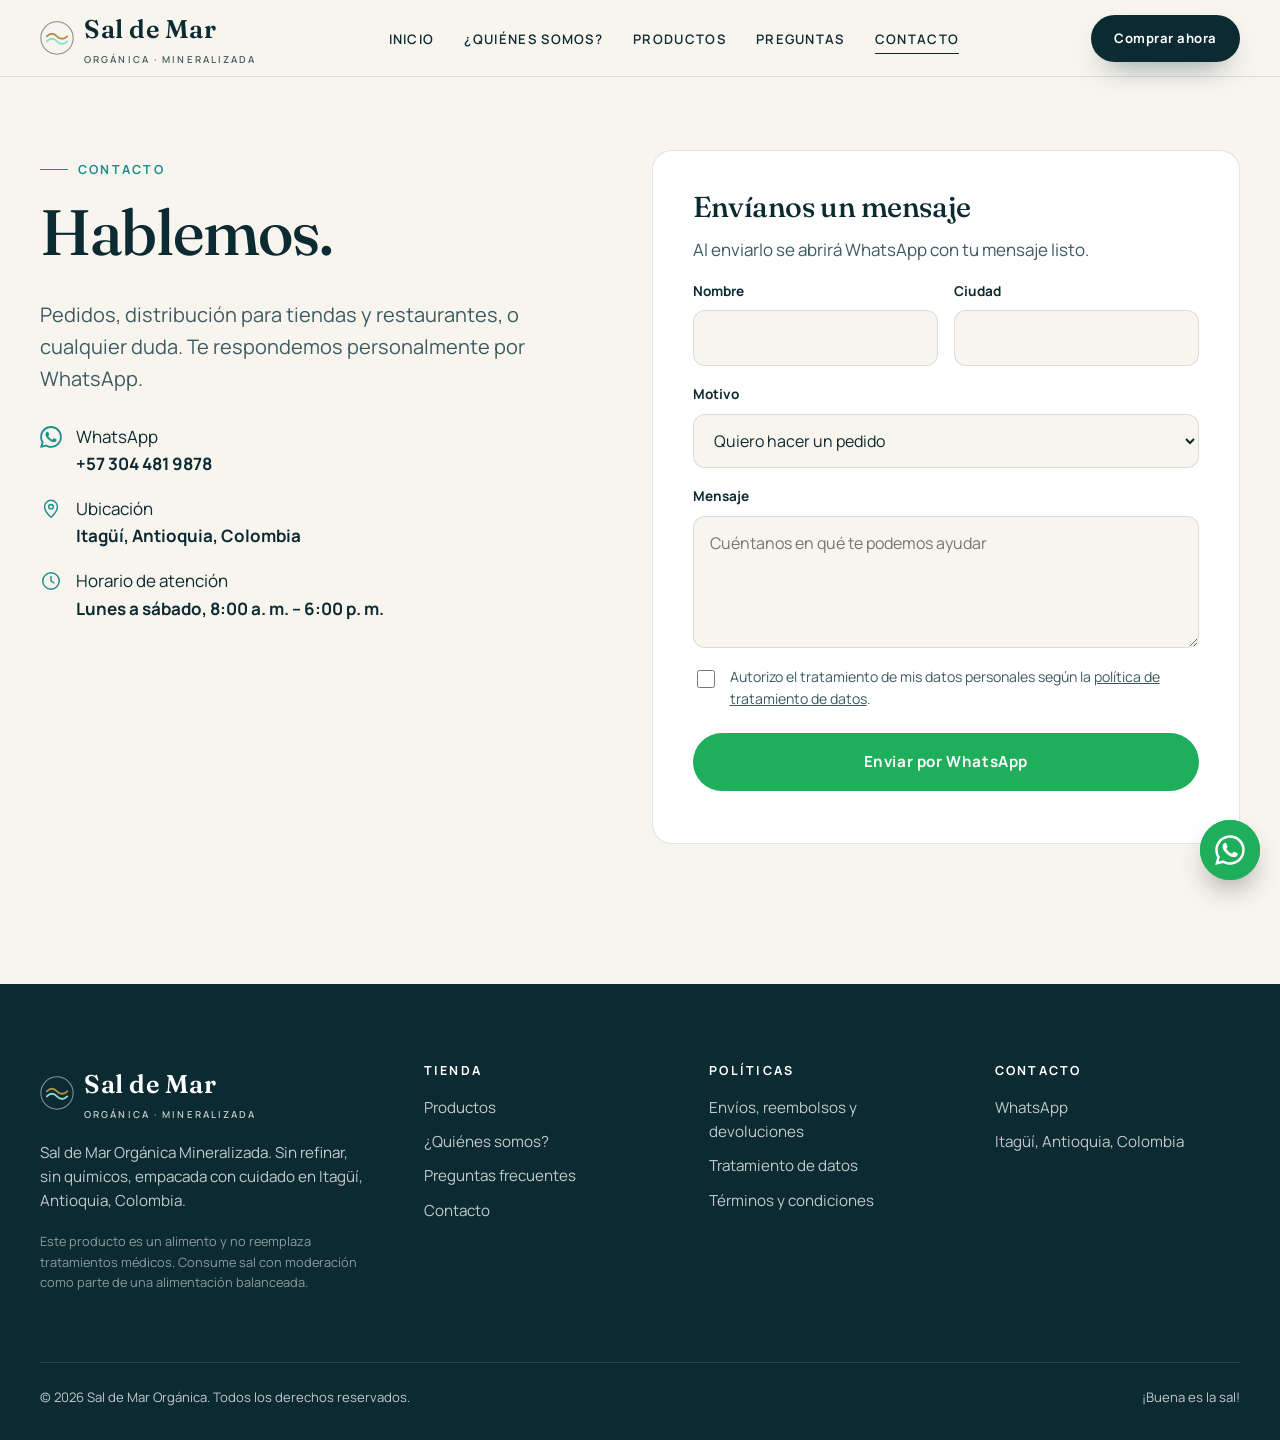
==== contacto.html @ 80caa5ef "Sitio inicial de Sal de Mar Orgánica Mineralizada Landing page responsive con banner animado por scr" ====
<!doctype html>
<html lang="es-CO" class="no-js">
<head>
  <meta charset="utf-8">
  <meta name="viewport" content="width=device-width, initial-scale=1">
  <title>Contacto · Sal de Mar Orgánica Mineralizada</title>
  <meta name="description" content="Escríbenos para pedidos, distribución o dudas. Estamos en Itagüí, Antioquia.">
  <meta name="theme-color" content="#0c2a31">
  <link rel="icon" href="assets/favicon.svg" type="image/svg+xml">
  <link rel="preconnect" href="https://fonts.googleapis.com">
  <link rel="preconnect" href="https://fonts.gstatic.com" crossorigin>
  <link href="https://fonts.googleapis.com/css2?family=Fraunces:ital,opsz,wght@0,9..144,400;0,9..144,500;0,9..144,600;1,9..144,400&family=Manrope:wght@400;500;600;700&display=swap" rel="stylesheet">
  <link rel="stylesheet" href="css/styles.css">
</head>
<body data-page="contacto" data-header="light">
  <header id="site-header"></header>
  <main>
    <section class="section" style="padding-top:150px">
      <div class="container contact-grid">
        <div>
          <span class="eyebrow">Contacto</span>
          <h1 style="font-size:clamp(2.4rem,5vw,4rem)">Hablemos.</h1>
          <p class="lead">Pedidos, distribución para tiendas y restaurantes, o cualquier duda. Te respondemos personalmente por WhatsApp.</p>
          <ul class="contact-info">
            <li><svg viewBox="0 0 24 24" fill="currentColor"><path d="M17.5 14.4c-.3-.1-1.8-.9-2-1-.3-.1-.5-.1-.7.1-.2.3-.8 1-.9 1.2-.2.2-.3.2-.6.1-.3-.1-1.3-.5-2.4-1.5-.9-.8-1.5-1.8-1.7-2.1-.2-.3 0-.5.1-.6l.4-.5c.2-.2.2-.3.3-.5.1-.2 0-.4 0-.5l-.9-2.2c-.2-.6-.5-.5-.7-.5h-.6c-.2 0-.5.1-.8.4-.3.3-1 1-1 2.5s1.1 2.9 1.2 3.1c.1.2 2.1 3.2 5.1 4.5.7.3 1.3.5 1.7.6.7.2 1.4.2 1.9.1.6-.1 1.8-.7 2-1.4.2-.7.2-1.3.2-1.4-.1-.2-.3-.3-.6-.4zM12 21.8c-1.8 0-3.5-.5-5-1.4l-.4-.2-3.7 1 1-3.6-.2-.4c-1-1.6-1.5-3.3-1.5-5.2 0-5.4 4.4-9.8 9.8-9.8 2.6 0 5.1 1 6.9 2.9 1.8 1.8 2.9 4.3 2.9 6.9 0 5.4-4.4 9.8-9.8 9.8zm8.4-18.2C18.1 1.3 15.2.1 12 .1 5.5.1.2 5.4.2 11.9c0 2.1.5 4.1 1.6 5.9L.1 24l6.3-1.7c1.7.9 3.7 1.4 5.6 1.4 6.5 0 11.8-5.3 11.8-11.8 0-3.2-1.2-6.1-3.4-8.3z"/></svg><div>WhatsApp<br><a data-wa href="#" id="wa-text">WhatsApp</a></div></li>
            <li data-requires="email"><svg viewBox="0 0 24 24" fill="none" stroke="currentColor" stroke-width="1.6" stroke-linecap="round" stroke-linejoin="round"><rect x="3" y="5" width="18" height="14" rx="2"/><path d="M3 7l9 6 9-6"/></svg><div>Correo<br><a href="#" id="mail-link" data-site="email">correo</a></div></li>
            <li><svg viewBox="0 0 24 24" fill="none" stroke="currentColor" stroke-width="1.6" stroke-linecap="round" stroke-linejoin="round"><path d="M12 21s-7-6.2-7-11.5A7 7 0 0 1 19 9.5C19 14.8 12 21 12 21z"/><circle cx="12" cy="9.5" r="2.5"/></svg><div>Ubicación<br><b data-site="empresa.ciudad">Itagüí, Antioquia</b></div></li>
            <li><svg viewBox="0 0 24 24" fill="none" stroke="currentColor" stroke-width="1.6" stroke-linecap="round" stroke-linejoin="round"><circle cx="12" cy="12" r="9"/><path d="M12 7v5l3 2"/></svg><div>Horario de atención<br><b>Lunes a sábado, 8:00 a. m. – 6:00 p. m.</b></div></li>
          </ul>
        </div>

        <form class="contact-card" id="contact-form" novalidate>
          <h2 style="font-size:1.8rem">Envíanos un mensaje</h2>
          <p style="color:var(--ink-soft)">Al enviarlo se abrirá WhatsApp con tu mensaje listo.</p>
          <div class="field-row">
            <div class="field"><label for="f-name">Nombre</label><input id="f-name" name="nombre" autocomplete="name" required></div>
            <div class="field"><label for="f-city">Ciudad</label><input id="f-city" name="ciudad" autocomplete="address-level2" required></div>
          </div>
          <div class="field">
            <label for="f-type">Motivo</label>
            <select id="f-type" name="motivo">
              <option>Quiero hacer un pedido</option>
              <option>Distribución / venta al por mayor</option>
              <option>Pregunta sobre el producto</option>
              <option>Estado de mi pedido</option>
              <option>Otro</option>
            </select>
          </div>
          <div class="field"><label for="f-msg">Mensaje</label><textarea id="f-msg" name="mensaje" rows="4" placeholder="Cuéntanos en qué te podemos ayudar"></textarea></div>
          <label class="consent"><input type="checkbox" id="f-consent" required><span>Autorizo el tratamiento de mis datos personales según la <a href="tratamiento-de-datos.html">política de tratamiento de datos</a>.</span></label>
          <button class="btn btn-wa btn-block" type="submit">Enviar por WhatsApp</button>
          <p id="f-error" role="alert" style="color:#b3261e;font-size:.9rem;margin:12px 0 0"></p>
        </form>
      </div>
    </section>
  </main>
  <footer id="site-footer"></footer>
  <script src="js/config.js"></script>
  <script src="js/data.js"></script>
  <script src="js/main.js"></script>
  <script>
    const mail = document.getElementById("mail-link"); if (mail) mail.href = "mailto:" + SITE.email;
    document.getElementById("wa-text").textContent = "+" + SITE.whatsapp.replace(/^57(\d{3})(\d{3})(\d{4})$/, "57 $1 $2 $3");
    document.getElementById("contact-form").addEventListener("submit", (e) => {
      e.preventDefault();
      const f = e.target;
      const err = document.getElementById("f-error");
      if (!f.nombre.value.trim() || !f.ciudad.value.trim()) { err.textContent = "Escribe tu nombre y tu ciudad."; return; }
      if (!f.querySelector("#f-consent").checked) { err.textContent = "Debes autorizar el tratamiento de datos para continuar."; return; }
      err.textContent = "";
      const msg = `Hola, soy ${f.nombre.value.trim()} de ${f.ciudad.value.trim()}.\nMotivo: ${f.motivo.value}\n${f.mensaje.value.trim()}`;
      window.open(SITE.linkWhatsApp(msg), "_blank", "noopener");
    });
  </script>
</body>
</html>
---- css/styles.css ----
/* ==========================================================================
   NACY · Sal de Mar Orgánica Mineralizada
   ========================================================================== */

:root {
  --ink: #0c2a31;
  --ink-soft: #3c5a60;
  --sea: #13606a;
  --teal: #1f8f8a;
  --aqua: #8fdcd5;
  --aqua-50: #ecf8f6;
  --gold: #b48d48;
  --gold-soft: #e9dcc0;
  --sand: #f8f5ef;
  --white: #ffffff;
  --line: rgba(12, 42, 49, 0.12);

  --font-display: "Fraunces", Georgia, serif;
  --font-body: "Manrope", system-ui, sans-serif;

  --radius: 20px;
  --radius-sm: 12px;
  --shadow: 0 20px 50px -24px rgba(12, 42, 49, 0.35);
  --container: 1200px;
  --gutter: clamp(16px, 4vw, 40px);
  --ease: cubic-bezier(0.22, 1, 0.36, 1);
}

*,
*::before,
*::after { box-sizing: border-box; }

html { scroll-behavior: smooth; -webkit-text-size-adjust: 100%; }

body {
  margin: 0;
  font-family: var(--font-body);
  font-size: 17px;
  line-height: 1.6;
  color: var(--ink);
  background: var(--sand);
  -webkit-font-smoothing: antialiased;
  overflow-x: hidden;
}

img, video { display: block; max-width: 100%; }
a { color: inherit; }
button { font: inherit; cursor: pointer; }

h1, h2, h3, h4 {
  font-family: var(--font-display);
  font-weight: 500;
  line-height: 1.08;
  letter-spacing: -0.02em;
  margin: 0 0 0.5em;
}
h1 { font-size: clamp(2.6rem, 7vw, 5.6rem); }
h2 { font-size: clamp(2rem, 4.5vw, 3.4rem); }
h3 { font-size: clamp(1.25rem, 2vw, 1.5rem); }
p { margin: 0 0 1em; }

.container { width: min(var(--container), 100% - var(--gutter) * 2); margin-inline: auto; }
.section { padding-block: clamp(72px, 11vw, 140px); }
.eyebrow {
  display: inline-flex;
  align-items: center;
  gap: 10px;
  font-size: 0.78rem;
  font-weight: 700;
  letter-spacing: 0.18em;
  text-transform: uppercase;
  color: var(--teal);
  margin-bottom: 18px;
}
.eyebrow::before { content: ""; width: 28px; height: 1px; background: currentColor; }
.lead { font-size: clamp(1.05rem, 1.6vw, 1.25rem); color: var(--ink-soft); max-width: 60ch; }
.italic { font-style: italic; color: var(--teal); }
.center { text-align: center; }
.center .lead { margin-inline: auto; }
.center .eyebrow::after { content: ""; width: 28px; height: 1px; background: currentColor; }

.sr-only {
  position: absolute; width: 1px; height: 1px; padding: 0; margin: -1px;
  overflow: hidden; clip: rect(0, 0, 0, 0); border: 0;
}

/* Botones ---------------------------------------------------------------- */
.btn {
  display: inline-flex;
  align-items: center;
  justify-content: center;
  gap: 10px;
  padding: 16px 30px;
  border-radius: 999px;
  border: 1px solid transparent;
  font-weight: 700;
  font-size: 0.95rem;
  letter-spacing: 0.04em;
  text-decoration: none;
  transition: transform 0.4s var(--ease), background 0.3s, color 0.3s, box-shadow 0.3s;
}
.btn:hover { transform: translateY(-2px); }
.btn:active { transform: translateY(0) scale(0.98); }
.btn-primary { background: var(--ink); color: var(--white); box-shadow: 0 14px 30px -14px rgba(12, 42, 49, 0.6); }
.btn-primary:hover { background: var(--sea); }
.btn-gold { background: var(--gold); color: var(--white); }
.btn-gold:hover { background: #9c7838; }
.btn-ghost { border-color: currentColor; color: inherit; background: transparent; }
.btn-ghost:hover { background: rgba(255, 255, 255, 0.12); }
.btn-wa { background: #1fae5b; color: #fff; }
.btn-wa:hover { background: #178f4a; }
.btn svg { width: 20px; height: 20px; flex: none; }
.btn-block { width: 100%; }

/* Header ----------------------------------------------------------------- */
.site-header {
  position: fixed;
  inset: 0 0 auto;
  z-index: 50;
  transition: background 0.4s, box-shadow 0.4s, color 0.4s;
  color: var(--white);
}
.site-header.is-solid,
.site-header.is-light {
  background: rgba(248, 245, 239, 0.92);
  backdrop-filter: blur(14px);
  -webkit-backdrop-filter: blur(14px);
  color: var(--ink);
  box-shadow: 0 1px 0 var(--line);
}
.nav {
  display: flex;
  align-items: center;
  justify-content: space-between;
  height: 76px;
  gap: 24px;
}
.logo {
  display: flex;
  align-items: center;
  gap: 10px;
  text-decoration: none;
  font-family: var(--font-display);
  font-size: 1.6rem;
  font-weight: 600;
  letter-spacing: 0.02em;
}
.logo-mark { width: 34px; height: 34px; }
.logo small {
  display: block;
  font-family: var(--font-body);
  font-size: 0.6rem;
  letter-spacing: 0.22em;
  text-transform: uppercase;
  font-weight: 600;
  opacity: 0.75;
  margin-top: 2px;
}
.nav-links { display: flex; gap: 30px; list-style: none; margin: 0; padding: 0; }
.nav-links a {
  text-decoration: none;
  font-size: 0.82rem;
  font-weight: 600;
  letter-spacing: 0.1em;
  text-transform: uppercase;
  position: relative;
  padding-block: 6px;
}
.nav-links a::after {
  content: "";
  position: absolute;
  left: 0; right: 0; bottom: 0;
  height: 1px;
  background: currentColor;
  transform: scaleX(0);
  transform-origin: left;
  transition: transform 0.4s var(--ease);
}
.nav-links a:hover::after,
.nav-links a[aria-current="page"]::after { transform: scaleX(1); }
.nav-cta { padding: 12px 22px; font-size: 0.82rem; }
.site-header:not(.is-solid):not(.is-light) .nav-cta { background: var(--white); color: var(--ink); }
.menu-toggle {
  display: none;
  background: none;
  border: 0;
  color: inherit;
  padding: 8px;
  margin-right: -8px;
}
.menu-toggle span { display: block; width: 24px; height: 2px; background: currentColor; margin: 5px 0; transition: transform 0.3s; }

.nav-links a, .nav-cta { white-space: nowrap; }

@media (max-width: 1080px) {
  .menu-toggle { display: block; }
  .nav-cta { display: none; }
  .nav-links {
    position: fixed;
    inset: 76px 0 auto;
    flex-direction: column;
    gap: 0;
    background: var(--sand);
    color: var(--ink);
    padding: 12px var(--gutter) 28px;
    box-shadow: 0 20px 40px -20px rgba(0, 0, 0, 0.3);
    transform: translateY(-12px);
    opacity: 0;
    pointer-events: none;
    transition: opacity 0.3s, transform 0.3s var(--ease);
  }
  .nav-links a { display: block; padding: 14px 0; border-bottom: 1px solid var(--line); }
  .nav-links a::after { display: none; }
  .menu-open .nav-links { opacity: 1; transform: none; pointer-events: auto; }
  .menu-open .menu-toggle span:nth-child(1) { transform: translateY(7px) rotate(45deg); }
  .menu-open .menu-toggle span:nth-child(2) { opacity: 0; }
  .menu-open .menu-toggle span:nth-child(3) { transform: translateY(-7px) rotate(-45deg); }
  .site-header.menu-open { background: var(--sand); color: var(--ink); }
}

/* Hero con animación por scroll ----------------------------------------- */
.hero { position: relative; height: 260vh; background: var(--ink); }
.hero-sticky {
  position: sticky;
  top: 0;
  height: 100vh;
  height: 100svh;
  overflow: hidden;
  color: var(--white);
}
.hero-media,
.hero-canvas {
  position: absolute;
  inset: 0;
  width: 100%;
  height: 100%;
}
.hero-media img { width: 100%; height: 100%; object-fit: cover; object-position: 65% center; }
.hero-canvas { display: none; }
.hero.has-frames .hero-canvas { display: block; }
.hero.has-frames .hero-media { display: none; }
.hero-shade {
  position: absolute;
  inset: 0;
  background:
    linear-gradient(90deg, rgba(8, 30, 36, 0.82) 0%, rgba(8, 30, 36, 0.45) 45%, rgba(8, 30, 36, 0) 75%),
    linear-gradient(0deg, rgba(8, 30, 36, 0.55) 0%, rgba(8, 30, 36, 0) 40%);
}
.hero-particles { position: absolute; inset: 0; pointer-events: none; }
.hero-content {
  position: relative;
  z-index: 2;
  height: 100%;
  display: flex;
  flex-direction: column;
  justify-content: center;
  padding-top: 76px;
}
.hero-content .eyebrow { color: var(--aqua); }
.hero h1 { max-width: 11ch; margin-bottom: 0.35em; }
.hero h1 .line { display: block; overflow: hidden; }
.hero h1 .line > span { display: inline-block; }
.hero-sub { font-size: clamp(1.05rem, 1.7vw, 1.3rem); max-width: 40ch; opacity: 0.9; }
.hero-actions { display: flex; gap: 14px; flex-wrap: wrap; margin-top: 18px; }
.hero-stage-2 {
  position: absolute;
  z-index: 2;
  left: 0; right: 0;
  bottom: clamp(32px, 8vh, 80px);
}
.hero-stats {
  display: flex;
  gap: clamp(24px, 5vw, 64px);
  flex-wrap: wrap;
}
.hero-stats div { border-left: 1px solid rgba(255, 255, 255, 0.35); padding-left: 16px; }
.hero-stats strong { display: block; font-family: var(--font-display); font-size: clamp(1.8rem, 3.4vw, 2.6rem); font-weight: 500; line-height: 1; }
.hero-stats span { font-size: 0.82rem; letter-spacing: 0.08em; text-transform: uppercase; opacity: 0.8; }
.scroll-cue {
  position: absolute;
  z-index: 2;
  right: var(--gutter);
  bottom: 32px;
  font-size: 0.72rem;
  letter-spacing: 0.2em;
  text-transform: uppercase;
  writing-mode: vertical-rl;
  display: flex;
  align-items: center;
  gap: 12px;
  opacity: 0.8;
}
.scroll-cue::after {
  content: "";
  width: 1px;
  height: 60px;
  background: linear-gradient(var(--white), transparent);
  animation: cue 2s var(--ease) infinite;
}
@keyframes cue { 0% { transform: scaleY(0); transform-origin: top; } 50% { transform: scaleY(1); transform-origin: top; } 51% { transform-origin: bottom; } 100% { transform: scaleY(0); transform-origin: bottom; } }

@media (max-width: 700px) {
  .hero-media img { height: 112%; object-position: center top; transform-origin: 50% 45%; }
  .hero-shade {
    background: linear-gradient(180deg, rgba(8, 30, 36, 0.7) 0%, rgba(8, 30, 36, 0.35) 45%, rgba(8, 30, 36, 0) 58%, rgba(8, 30, 36, 0.7) 100%);
  }
  .hero-content { justify-content: flex-start; padding-top: 100px; }
  .hero h1 { font-size: clamp(2.3rem, 11vw, 3rem); }
  .hero-content .eyebrow { margin-bottom: 12px; font-size: 0.7rem; }
  .hero-sub { font-size: 1rem; }
  .hero-actions .btn { padding: 14px 22px; }
  .scroll-cue { display: none; }
  .hero-stats { gap: 18px; }
  .hero-stats div { padding-left: 12px; }
}

/* Cinta de confianza ----------------------------------------------------- */
.marquee {
  background: var(--ink);
  color: var(--gold-soft);
  overflow: hidden;
  border-top: 1px solid rgba(255, 255, 255, 0.08);
}
.marquee-track {
  display: flex;
  gap: 48px;
  width: max-content;
  padding-block: 18px;
  animation: marquee 38s linear infinite;
}
.marquee-track span {
  display: flex;
  align-items: center;
  gap: 48px;
  font-size: 0.82rem;
  font-weight: 600;
  letter-spacing: 0.18em;
  text-transform: uppercase;
  white-space: nowrap;
}
.marquee-track span::after { content: "✦"; color: var(--aqua); }
@keyframes marquee { to { transform: translateX(-50%); } }

/* Pilares ---------------------------------------------------------------- */
.pillars { display: grid; grid-template-columns: repeat(3, 1fr); gap: 24px; margin-top: 56px; }
.pillar {
  background: var(--white);
  border-radius: var(--radius);
  padding: 36px 30px;
  border: 1px solid var(--line);
  transition: transform 0.5s var(--ease), box-shadow 0.5s var(--ease);
}
.pillar:hover { transform: translateY(-6px); box-shadow: var(--shadow); }
.pillar-icon {
  width: 56px;
  height: 56px;
  border-radius: 16px;
  background: var(--aqua-50);
  color: var(--teal);
  display: grid;
  place-items: center;
  margin-bottom: 24px;
}
.pillar-icon svg { width: 28px; height: 28px; }
.pillar p { color: var(--ink-soft); margin: 0; }
@media (max-width: 860px) { .pillars { grid-template-columns: 1fr; } }

/* Diferenciadores (scroll horizontal) ------------------------------------ */
.features { background: var(--white); }
.features-head { display: flex; align-items: end; justify-content: space-between; gap: 24px; flex-wrap: wrap; }
.slider-nav { display: flex; gap: 10px; }
.slider-nav button {
  width: 52px;
  height: 52px;
  border-radius: 50%;
  border: 1px solid var(--line);
  background: transparent;
  color: var(--ink);
  display: grid;
  place-items: center;
  transition: background 0.3s, color 0.3s;
}
.slider-nav button:hover { background: var(--ink); color: var(--white); }
.slider-nav svg { width: 20px; height: 20px; }
.feature-track {
  display: grid;
  grid-auto-flow: column;
  grid-auto-columns: minmax(280px, 360px);
  gap: 24px;
  overflow-x: auto;
  scroll-snap-type: x mandatory;
  scrollbar-width: none;
  margin-top: 48px;
  padding-bottom: 8px;
  padding-inline: max(var(--gutter), (100vw - var(--container)) / 2);
  scroll-padding-inline: max(var(--gutter), (100vw - var(--container)) / 2);
}
.feature-track::-webkit-scrollbar { display: none; }
.feature-card {
  scroll-snap-align: start;
  border-radius: var(--radius);
  overflow: hidden;
  background: var(--sand);
  display: flex;
  flex-direction: column;
}
.feature-card figure { margin: 0; aspect-ratio: 4 / 5; overflow: hidden; }
.feature-card img { width: 100%; height: 100%; object-fit: cover; transition: transform 1.2s var(--ease); }
.feature-card:hover img { transform: scale(1.05); }
.feature-card .body { padding: 26px 26px 30px; }
.feature-card .num { font-family: var(--font-display); color: var(--gold); font-size: 0.95rem; }
.feature-card p { color: var(--ink-soft); margin: 0; font-size: 0.98rem; }

/* Historia --------------------------------------------------------------- */
.story { display: grid; grid-template-columns: 1.05fr 1fr; gap: clamp(32px, 6vw, 88px); align-items: center; }
.story-media { position: relative; border-radius: var(--radius); overflow: hidden; aspect-ratio: 4 / 5; }
.story-media img { width: 100%; height: 120%; object-fit: cover; }
.story-badge {
  position: absolute;
  left: 20px;
  bottom: 20px;
  background: rgba(248, 245, 239, 0.95);
  border-radius: 14px;
  padding: 14px 18px;
  font-size: 0.85rem;
  font-weight: 600;
  display: flex;
  align-items: center;
  gap: 10px;
}
.story-badge svg { width: 22px; height: 22px; color: var(--teal); }
.check-list { list-style: none; padding: 0; margin: 28px 0 36px; display: grid; gap: 14px; }
.check-list li { display: flex; gap: 14px; align-items: flex-start; }
.check-list li::before {
  content: "";
  flex: none;
  width: 22px;
  height: 22px;
  margin-top: 3px;
  border-radius: 50%;
  background: var(--aqua-50) url("data:image/svg+xml,%3Csvg xmlns='http://www.w3.org/2000/svg' viewBox='0 0 24 24' fill='none' stroke='%231f8f8a' stroke-width='3' stroke-linecap='round' stroke-linejoin='round'%3E%3Cpath d='M5 12l5 5L20 7'/%3E%3C/svg%3E") center / 12px no-repeat;
}
@media (max-width: 860px) {
  .story { grid-template-columns: 1fr; }
  .story-media { aspect-ratio: 4 / 3; }
}

/* Minerales -------------------------------------------------------------- */
.minerals {
  position: relative;
  color: var(--white);
  background: var(--ink);
  overflow: hidden;
}
.minerals-bg { position: absolute; inset: 0; opacity: 0.35; }
.minerals-bg img { width: 100%; height: 100%; object-fit: cover; }
.minerals .container { position: relative; }
.minerals .eyebrow { color: var(--aqua); }
.minerals .lead { color: rgba(255, 255, 255, 0.8); }
.mineral-grid {
  display: grid;
  grid-template-columns: repeat(4, 1fr);
  gap: 1px;
  background: rgba(255, 255, 255, 0.14);
  border: 1px solid rgba(255, 255, 255, 0.14);
  border-radius: var(--radius);
  overflow: hidden;
  margin-top: 56px;
}
.mineral {
  background: rgba(12, 42, 49, 0.72);
  backdrop-filter: blur(6px);
  padding: 28px 24px;
}
.mineral b { font-family: var(--font-display); font-size: 2.2rem; font-weight: 400; color: var(--aqua); display: block; line-height: 1; }
.mineral span { font-size: 0.9rem; opacity: 0.85; }
@media (max-width: 760px) { .mineral-grid { grid-template-columns: repeat(2, 1fr); } }

/* Videos ----------------------------------------------------------------- */
.videos { display: grid; grid-template-columns: repeat(2, 1fr); gap: 24px; margin-top: 48px; }
.video-card {
  position: relative;
  border-radius: var(--radius);
  overflow: hidden;
  aspect-ratio: 9 / 12;
  background: var(--ink);
  color: var(--white);
}
.video-card video,
.video-card img { width: 100%; height: 100%; object-fit: cover; }
.video-card figcaption {
  position: absolute;
  inset: auto 0 0;
  padding: 60px 24px 22px;
  background: linear-gradient(transparent, rgba(8, 30, 36, 0.85));
  font-family: var(--font-display);
  font-size: 1.35rem;
}
@media (max-width: 700px) {
  .videos { grid-template-columns: 1fr; }
  .video-card { aspect-ratio: 4 / 5; }
}

/* Productos -------------------------------------------------------------- */
.products { background: var(--aqua-50); }
.product-grid { display: grid; grid-template-columns: repeat(2, 1fr); gap: 28px; margin-top: 56px; }
.product {
  background: var(--white);
  border-radius: calc(var(--radius) + 6px);
  overflow: hidden;
  display: flex;
  flex-direction: column;
  border: 1px solid var(--line);
  transition: box-shadow 0.5s var(--ease), transform 0.5s var(--ease);
}
.product:hover { box-shadow: var(--shadow); transform: translateY(-4px); }
.product-media { position: relative; background: linear-gradient(180deg, #e2f4f2, #f6fbfa); aspect-ratio: 1 / 1; overflow: hidden; }
.product-media img { width: 100%; height: 100%; object-fit: cover; }
.product-tag {
  position: absolute;
  top: 18px;
  left: 18px;
  background: var(--ink);
  color: var(--white);
  font-size: 0.72rem;
  font-weight: 700;
  letter-spacing: 0.12em;
  text-transform: uppercase;
  padding: 8px 14px;
  border-radius: 999px;
}
.product-weight {
  position: absolute;
  right: 18px;
  bottom: 18px;
  width: 84px;
  height: 84px;
  border-radius: 50%;
  background: var(--gold);
  color: var(--white);
  display: grid;
  place-items: center;
  font-family: var(--font-display);
  font-size: 1.35rem;
  box-shadow: 0 10px 24px -10px rgba(0, 0, 0, 0.4);
}
.product-body { padding: 28px 30px 32px; display: flex; flex-direction: column; gap: 14px; flex: 1; }
.product-body h3 { margin: 0; }
.product-body p { color: var(--ink-soft); margin: 0; }
.price { font-family: var(--font-display); font-size: 2rem; line-height: 1; }
.price s { font-size: 1.1rem; color: var(--ink-soft); margin-left: 8px; }
.buy-row { display: flex; gap: 12px; margin-top: auto; padding-top: 8px; }
.qty {
  display: flex;
  align-items: center;
  border: 1px solid var(--line);
  border-radius: 999px;
  overflow: hidden;
  flex: none;
}
.qty button { width: 44px; height: 52px; border: 0; background: none; font-size: 1.2rem; color: var(--ink); }
.qty button:hover { background: var(--aqua-50); }
.qty output { width: 28px; text-align: center; font-weight: 700; }
.buy-row .btn { flex: 1; padding-inline: 18px; }
.product-notes {
  display: flex;
  justify-content: center;
  gap: 28px;
  flex-wrap: wrap;
  margin-top: 40px;
  font-size: 0.9rem;
  color: var(--ink-soft);
}
.product-notes span { display: inline-flex; align-items: center; gap: 8px; }
.product-notes svg { width: 20px; height: 20px; color: var(--teal); }
@media (max-width: 760px) { .product-grid { grid-template-columns: 1fr; } }

/* Usos ------------------------------------------------------------------- */
.uses { display: grid; grid-template-columns: repeat(3, 1fr); gap: 24px; margin-top: 56px; }
.use { position: relative; border-radius: var(--radius); overflow: hidden; aspect-ratio: 3 / 4; color: var(--white); }
.use img { width: 100%; height: 100%; object-fit: cover; transition: transform 1.2s var(--ease); }
.use:hover img { transform: scale(1.06); }
.use-body {
  position: absolute;
  inset: auto 0 0;
  padding: 80px 26px 26px;
  background: linear-gradient(transparent, rgba(8, 30, 36, 0.88));
}
.use-body h3 { margin-bottom: 6px; }
.use-body p { margin: 0; font-size: 0.95rem; opacity: 0.88; }
@media (max-width: 860px) {
  .uses { grid-template-columns: 1fr; }
  .use { aspect-ratio: 4 / 3; }
}

/* Testimonios ------------------------------------------------------------ */
.testimonials { overflow: hidden; }
.t-track { display: flex; gap: 24px; width: max-content; animation: marquee 60s linear infinite; margin-top: 56px; }
.t-track:hover { animation-play-state: paused; }
.t-card {
  width: min(380px, 82vw);
  background: var(--white);
  border: 1px solid var(--line);
  border-radius: var(--radius);
  padding: 30px;
  display: flex;
  flex-direction: column;
  gap: 18px;
}
.stars { color: var(--gold); letter-spacing: 3px; font-size: 1rem; }
.t-card blockquote { margin: 0; font-family: var(--font-display); font-size: 1.15rem; line-height: 1.45; }
.t-card footer { margin-top: auto; font-size: 0.88rem; color: var(--ink-soft); }
.t-card footer b { color: var(--ink); display: block; }

/* FAQ -------------------------------------------------------------------- */
.faq-wrap { display: grid; grid-template-columns: 0.8fr 1.2fr; gap: clamp(32px, 6vw, 88px); }
.faq-list { border-top: 1px solid var(--line); }
.faq-list details { border-bottom: 1px solid var(--line); }
.faq-list summary {
  list-style: none;
  cursor: pointer;
  padding: 24px 44px 24px 0;
  position: relative;
  font-weight: 700;
  font-size: 1.05rem;
}
.faq-list summary::-webkit-details-marker { display: none; }
.faq-list summary::after {
  content: "";
  position: absolute;
  right: 4px;
  top: 50%;
  width: 14px;
  height: 14px;
  margin-top: -7px;
  background:
    linear-gradient(var(--ink), var(--ink)) center / 100% 2px no-repeat,
    linear-gradient(var(--ink), var(--ink)) center / 2px 100% no-repeat;
  transition: transform 0.4s var(--ease);
}
.faq-list details[open] summary::after { transform: rotate(45deg); }
.faq-list details p { color: var(--ink-soft); padding: 0 44px 24px 0; margin: 0; }
@media (max-width: 860px) { .faq-wrap { grid-template-columns: 1fr; } }

/* CTA final -------------------------------------------------------------- */
.cta-final {
  position: relative;
  overflow: hidden;
  color: var(--white);
  background: var(--sea);
  text-align: center;
}
.cta-final > img { position: absolute; inset: 0; width: 100%; height: 100%; object-fit: cover; opacity: 0.5; }
.cta-final::before {
  content: "";
  position: absolute;
  inset: 0;
  background: radial-gradient(ellipse at center, rgba(8, 30, 36, 0.35), rgba(8, 30, 36, 0.85));
  z-index: 1;
}
.cta-final .container { position: relative; z-index: 2; }
.cta-final .lead { color: rgba(255, 255, 255, 0.85); }
.cta-final .hero-actions { justify-content: center; }

/* Páginas interiores ----------------------------------------------------- */
.page-hero {
  position: relative;
  padding: 180px 0 90px;
  background: var(--ink);
  color: var(--white);
  overflow: hidden;
}
.page-hero > img { position: absolute; inset: 0; width: 100%; height: 100%; object-fit: cover; opacity: 0.45; }
.page-hero .container { position: relative; }
.page-hero .eyebrow { color: var(--aqua); }
.page-hero .lead { color: rgba(255, 255, 255, 0.85); }
.prose { max-width: 760px; }
.prose h2 { font-size: clamp(1.6rem, 3vw, 2.2rem); margin-top: 1.6em; }
.prose h3 { margin-top: 1.4em; }
.prose ul { padding-left: 1.2em; }
.prose li { margin-bottom: 0.5em; }
.prose p, .prose li { color: var(--ink-soft); }
.prose strong { color: var(--ink); }
.updated { font-size: 0.85rem; color: var(--ink-soft); }

.values { display: grid; grid-template-columns: repeat(4, 1fr); gap: 20px; margin-top: 48px; }
.value { background: var(--white); border: 1px solid var(--line); border-radius: var(--radius); padding: 30px 26px; }
.value .pillar-icon { margin-bottom: 18px; }
.value p { color: var(--ink-soft); font-size: 0.95rem; margin: 0; }
@media (max-width: 960px) { .values { grid-template-columns: repeat(2, 1fr); } }
@media (max-width: 560px) { .values { grid-template-columns: 1fr; } }

.quote-block {
  font-family: var(--font-display);
  font-size: clamp(1.8rem, 4vw, 3rem);
  line-height: 1.2;
  max-width: 22ch;
  margin-inline: auto;
}

/* Contacto */
.contact-grid { display: grid; grid-template-columns: 1fr 1.1fr; gap: clamp(32px, 6vw, 80px); align-items: start; }
.contact-card { background: var(--white); border: 1px solid var(--line); border-radius: var(--radius); padding: clamp(24px, 4vw, 40px); }
.contact-info { list-style: none; padding: 0; margin: 28px 0 0; display: grid; gap: 18px; }
.contact-info li { display: flex; gap: 14px; align-items: flex-start; }
.contact-info svg { width: 22px; height: 22px; color: var(--teal); flex: none; margin-top: 3px; }
.contact-info a { text-decoration: none; font-weight: 700; }
.field { display: grid; gap: 8px; margin-bottom: 18px; }
.field label { font-size: 0.85rem; font-weight: 700; }
.field input,
.field select,
.field textarea {
  font: inherit;
  font-size: 1rem;
  padding: 14px 16px;
  border-radius: var(--radius-sm);
  border: 1px solid var(--line);
  background: var(--sand);
  color: var(--ink);
  width: 100%;
}
.field input:focus,
.field select:focus,
.field textarea:focus { outline: 2px solid var(--teal); outline-offset: 1px; border-color: transparent; }
.field-row { display: grid; grid-template-columns: 1fr 1fr; gap: 16px; }
.consent { display: flex; gap: 12px; align-items: flex-start; font-size: 0.88rem; color: var(--ink-soft); margin: 6px 0 22px; }
.consent input { margin-top: 4px; width: 18px; height: 18px; accent-color: var(--teal); flex: none; }
@media (max-width: 860px) {
  .contact-grid { grid-template-columns: 1fr; }
}
@media (max-width: 480px) {
  .field-row { grid-template-columns: 1fr; }
}

/* Footer ----------------------------------------------------------------- */
.site-footer { background: var(--ink); color: rgba(255, 255, 255, 0.75); padding: 80px 0 32px; font-size: 0.95rem; }
.footer-grid { display: grid; grid-template-columns: 1.4fr repeat(3, 1fr); gap: 40px; }
.site-footer .logo { color: var(--white); }
.site-footer h4 { font-family: var(--font-body); font-size: 0.78rem; letter-spacing: 0.18em; text-transform: uppercase; color: var(--white); margin-bottom: 18px; font-weight: 700; }
.site-footer ul { list-style: none; padding: 0; margin: 0; display: grid; gap: 10px; }
.site-footer a { text-decoration: none; transition: color 0.3s; }
.site-footer a:hover { color: var(--aqua); }
.footer-bottom {
  margin-top: 56px;
  padding-top: 24px;
  border-top: 1px solid rgba(255, 255, 255, 0.12);
  display: flex;
  justify-content: space-between;
  gap: 16px;
  flex-wrap: wrap;
  font-size: 0.82rem;
}
.disclaimer { font-size: 0.8rem; opacity: 0.7; max-width: 52ch; margin-top: 18px; }
@media (max-width: 860px) { .footer-grid { grid-template-columns: 1fr 1fr; } .footer-grid > :first-child { grid-column: 1 / -1; } }

/* WhatsApp flotante */
.wa-float {
  position: fixed;
  right: 20px;
  bottom: 20px;
  z-index: 60;
  width: 60px;
  height: 60px;
  border-radius: 50%;
  background: #1fae5b;
  color: #fff;
  display: grid;
  place-items: center;
  box-shadow: 0 14px 30px -10px rgba(0, 0, 0, 0.45);
  transition: transform 0.4s var(--ease);
}
.wa-float:hover { transform: scale(1.08); }
.wa-float svg { width: 30px; height: 30px; }
.wa-float::before {
  content: "";
  position: absolute;
  inset: 0;
  border-radius: 50%;
  border: 2px solid #1fae5b;
  animation: ping 2.4s var(--ease) infinite;
}
@keyframes ping { 0% { transform: scale(1); opacity: 0.8; } 100% { transform: scale(1.6); opacity: 0; } }

/* Revelados al hacer scroll */
.reveal { opacity: 0; transform: translateY(28px); }
.no-js .reveal,
.reveal.is-in { opacity: 1; transform: none; transition: opacity 1s var(--ease), transform 1s var(--ease); }

@media (prefers-reduced-motion: reduce) {
  html { scroll-behavior: auto; }
  .marquee-track, .t-track, .scroll-cue::after, .wa-float::before { animation: none; }
  .reveal { opacity: 1; transform: none; }
  .hero { height: auto; }
  .hero-sticky { position: relative; }
}
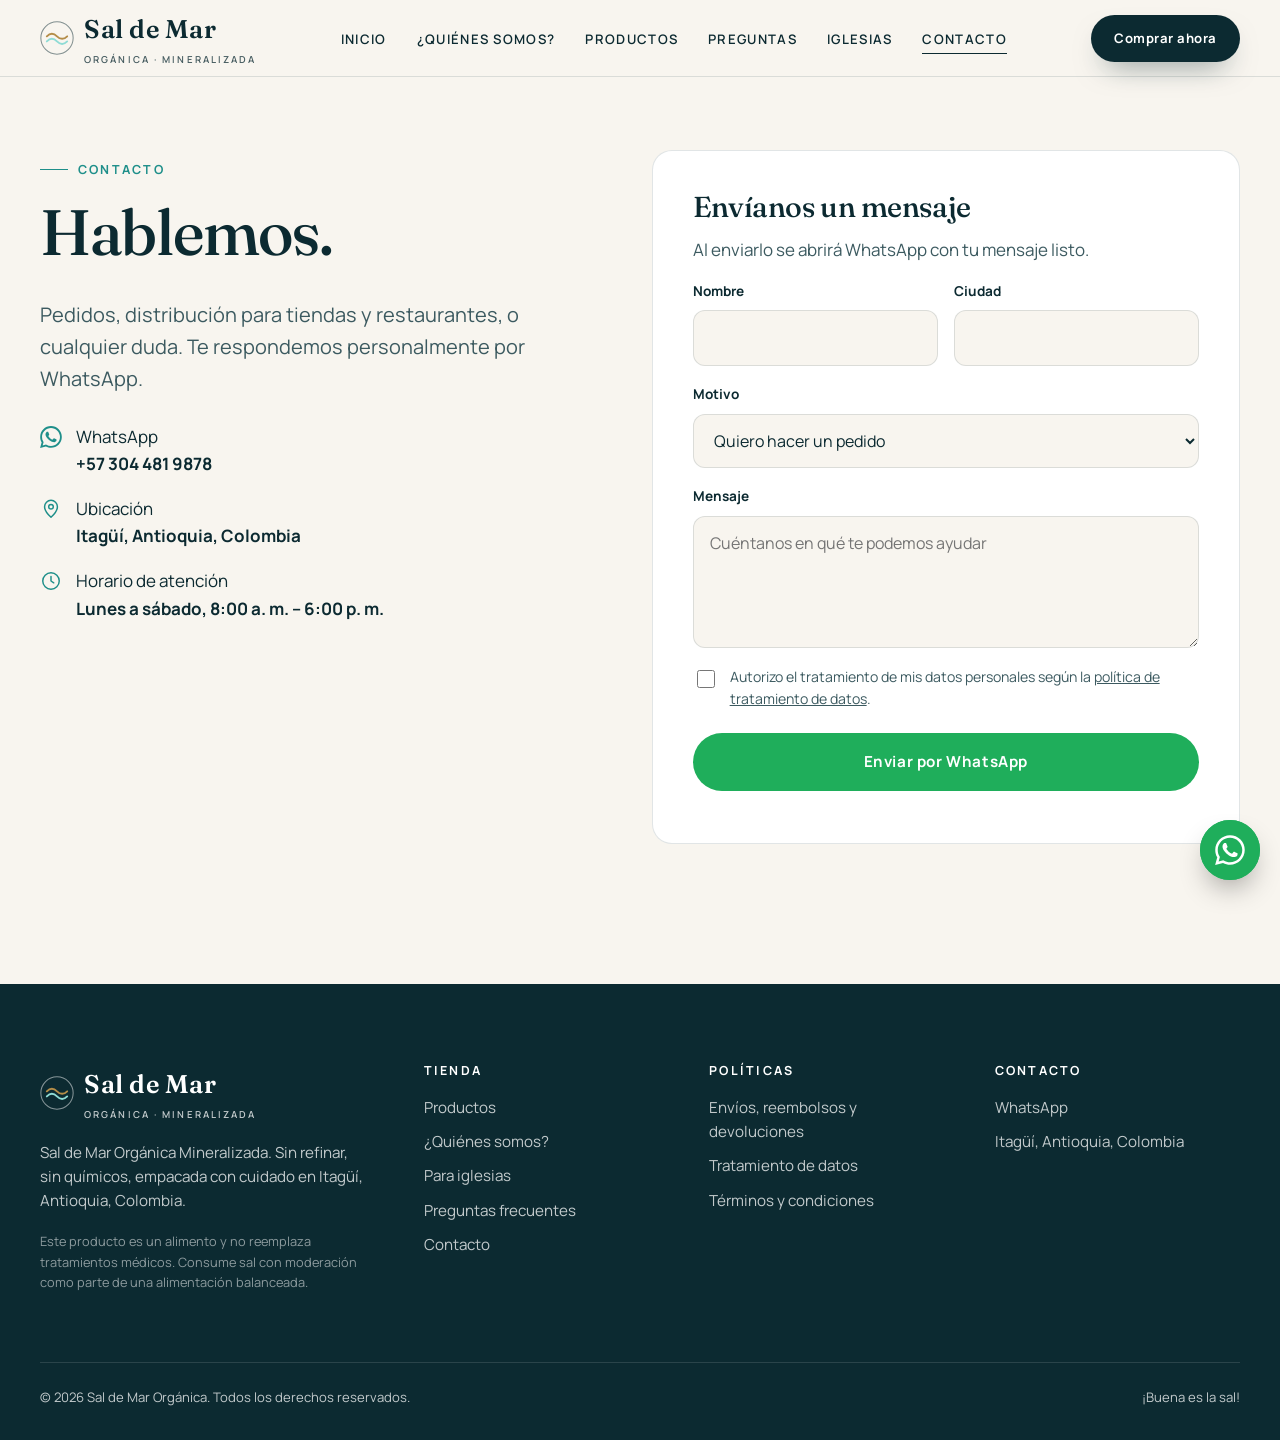
==== commit dc254cf0: "Bloquear modo claro para que el modo noche no altere los colores Co-Authored-By: Claude Opus 5.5 <no" ====
--- a/contacto.html
+++ b/contacto.html
@@ -6,6 +6,7 @@
   <title>Contacto · Sal de Mar Orgánica Mineralizada</title>
   <meta name="description" content="Escríbenos para pedidos, distribución o dudas. Estamos en Itagüí, Antioquia.">
   <meta name="theme-color" content="#0c2a31">
+  <meta name="color-scheme" content="only light">
   <link rel="icon" href="assets/favicon.svg" type="image/svg+xml">
   <link rel="preconnect" href="https://fonts.googleapis.com">
   <link rel="preconnect" href="https://fonts.gstatic.com" crossorigin>
--- a/css/styles.css
+++ b/css/styles.css
@@ -3,6 +3,7 @@
    ========================================================================== */
 
 :root {
+  color-scheme: only light; /* evita que el modo noche del navegador cambie los colores */
   --ink: #0c2a31;
   --ink-soft: #3c5a60;
   --sea: #13606a;
@@ -30,7 +31,7 @@
 *::before,
 *::after { box-sizing: border-box; }
 
-html { scroll-behavior: smooth; -webkit-text-size-adjust: 100%; }
+html { scroll-behavior: smooth; -webkit-text-size-adjust: 100%; background: var(--sand); color: var(--ink); }
 
 body {
   margin: 0;
@@ -300,6 +301,8 @@
 @keyframes cue { 0% { transform: scaleY(0); transform-origin: top; } 50% { transform: scaleY(1); transform-origin: top; } 51% { transform-origin: bottom; } 100% { transform: scaleY(0); transform-origin: bottom; } }
 
 @media (max-width: 700px) {
+  /* En celular el banner no se fija: la página baja normal y la animación acompaña el scroll */
+  .hero { height: 100vh; height: 100svh; }
   .hero-media img { height: 112%; object-position: center top; transform-origin: 50% 45%; }
   .hero-shade {
     background: linear-gradient(180deg, rgba(8, 30, 36, 0.7) 0%, rgba(8, 30, 36, 0.35) 45%, rgba(8, 30, 36, 0) 58%, rgba(8, 30, 36, 0.7) 100%);
@@ -793,3 +796,125 @@
   .hero { height: auto; }
   .hero-sticky { position: relative; }
 }
+
+.price-note { font-family: var(--font-body); font-size: 0.85rem; color: var(--ink-soft); margin-left: 10px; font-weight: 600; }
+
+/* Comparativa ------------------------------------------------------------- */
+.compare { background: var(--white); }
+.compare-table {
+  width: 100%;
+  margin-top: 56px;
+  border-collapse: separate;
+  border-spacing: 0;
+  text-align: left;
+}
+.compare-table th,
+.compare-table td { padding: 20px 22px; border-bottom: 1px solid var(--line); vertical-align: top; }
+.compare-table thead th { font-family: var(--font-display); font-weight: 500; font-size: 1.25rem; border-bottom: 0; }
+.compare-table thead th:nth-child(2) { color: var(--ink-soft); }
+.compare-table thead th:nth-child(3) { background: var(--ink); color: var(--white); border-radius: var(--radius) var(--radius) 0 0; }
+.compare-table tbody th { font-size: 0.78rem; letter-spacing: 0.14em; text-transform: uppercase; color: var(--teal); width: 22%; }
+.compare-table td:nth-child(2) { color: var(--ink-soft); }
+.compare-table td:nth-child(3) { background: var(--aqua-50); font-weight: 600; }
+.compare-table tbody tr:last-child td:nth-child(3) { border-radius: 0 0 var(--radius) var(--radius); }
+.compare-table .x,
+.compare-table .ok { display: inline-grid; place-items: center; width: 22px; height: 22px; border-radius: 50%; font-size: 0.75rem; margin-right: 10px; vertical-align: -4px; font-weight: 700; }
+.compare-table .x { background: #f3e3e1; color: #a9433b; }
+.compare-table .ok { background: var(--teal); color: var(--white); }
+
+@media (max-width: 760px) {
+  .compare-table thead { display: none; }
+  .compare-table, .compare-table tbody, .compare-table tr, .compare-table th, .compare-table td { display: block; width: 100%; }
+  .compare-table tr { background: var(--sand); border-radius: var(--radius); margin-bottom: 14px; overflow: hidden; border: 1px solid var(--line); }
+  .compare-table tbody th { padding: 16px 18px 6px; border: 0; width: 100%; }
+  .compare-table td { padding: 10px 18px; border: 0; }
+  .compare-table td::before { content: attr(data-label); display: block; font-size: 0.72rem; letter-spacing: 0.1em; text-transform: uppercase; font-weight: 700; margin-bottom: 4px; color: var(--ink-soft); }
+  .compare-table td:nth-child(3) { padding-bottom: 16px; }
+  .compare-table tbody tr:last-child td:nth-child(3) { border-radius: 0; }
+}
+
+/* Bienestar --------------------------------------------------------------- */
+.wellness { background: var(--aqua-50); }
+.wellness-grid { display: grid; grid-template-columns: 1fr 1fr; gap: clamp(32px, 6vw, 80px); align-items: center; }
+.wellness-media { display: grid; grid-template-columns: 1fr 1fr; gap: 16px; }
+.wellness-media img { width: 100%; aspect-ratio: 4 / 5; object-fit: cover; border-radius: var(--radius); }
+.wellness-media img:last-child { margin-top: 48px; }
+.rituals { display: grid; gap: 16px; margin: 32px 0; }
+.ritual { display: flex; gap: 18px; background: var(--white); border: 1px solid var(--line); border-radius: var(--radius-sm); padding: 20px 22px; }
+.ritual .pillar-icon { width: 46px; height: 46px; margin: 0; flex: none; border-radius: 12px; }
+.ritual .pillar-icon svg { width: 22px; height: 22px; }
+.ritual h3 { font-size: 1.15rem; margin-bottom: 4px; }
+.ritual p { margin: 0; color: var(--ink-soft); font-size: 0.95rem; }
+.ritual small { display: block; margin-top: 6px; color: var(--teal); font-weight: 700; font-size: 0.82rem; }
+.note { font-size: 0.82rem; color: var(--ink-soft); }
+@media (max-width: 860px) {
+  .wellness-grid { grid-template-columns: 1fr; }
+  .wellness-media img:last-child { margin-top: 28px; }
+}
+
+/* Sal de la tierra (iglesias) ------------------------------------------- */
+.sdt-hero {
+  position: relative;
+  min-height: 100vh;
+  min-height: 100svh;
+  display: flex;
+  align-items: center;
+  color: var(--white);
+  background: var(--ink);
+  overflow: hidden;
+}
+.sdt-hero picture, .sdt-hero img { position: absolute; inset: 0; width: 100%; height: 100%; object-fit: cover; }
+.sdt-shade {
+  position: absolute;
+  inset: 0;
+  background: linear-gradient(90deg, rgba(20, 14, 8, 0.85) 0%, rgba(20, 14, 8, 0.5) 45%, rgba(20, 14, 8, 0) 75%);
+}
+.sdt-hero-content { position: relative; z-index: 2; padding-top: 110px; padding-bottom: 60px; }
+.sdt-hero .eyebrow { color: #e2c48c; }
+.sdt-hero h1 { max-width: 10ch; margin-bottom: 0.2em; }
+.sdt-hero .lead { max-width: 40ch; }
+.sdt-hero .italic { color: #e2c48c; }
+.sdt-hero .lead { color: rgba(255, 255, 255, 0.88); max-width: 44ch; }
+.sdt-ref { font-size: 0.82rem; letter-spacing: 0.2em; text-transform: uppercase; color: #e2c48c; margin: 0 0 22px; }
+.verses { display: grid; grid-template-columns: repeat(4, 1fr); gap: 20px; margin-top: 48px; text-align: left; }
+.verse {
+  margin: 0;
+  padding: 32px 26px;
+  background: #fbf6ea;
+  border: 1px solid #eadfc6;
+  border-radius: var(--radius);
+  display: flex;
+  flex-direction: column;
+  justify-content: space-between;
+  gap: 22px;
+}
+.verse blockquote { margin: 0; font-family: var(--font-display); font-size: 1.3rem; line-height: 1.35; font-style: italic; }
+.verse figcaption { font-size: 0.78rem; font-weight: 700; letter-spacing: 0.16em; text-transform: uppercase; color: var(--gold); }
+.steps { list-style: none; counter-reset: paso; padding: 0; margin: 28px 0 32px; display: grid; gap: 18px; }
+.steps li { counter-increment: paso; position: relative; padding-left: 58px; color: var(--ink-soft); }
+.steps li strong { display: block; color: var(--ink); }
+.steps li::before {
+  content: counter(paso);
+  position: absolute;
+  left: 0; top: 0;
+  width: 40px; height: 40px;
+  border-radius: 50%;
+  display: grid;
+  place-items: center;
+  background: var(--ink);
+  color: var(--white);
+  font-family: var(--font-display);
+}
+.church-band { background: #fbf6ea; border-block: 1px solid #eadfc6; }
+.church-band .story-media { aspect-ratio: 16 / 10; }
+.church-band .story-media img { height: 100%; }
+@media (max-width: 960px) { .verses { grid-template-columns: repeat(2, 1fr); } }
+@media (max-width: 700px) {
+  .sdt-hero { align-items: flex-start; }
+  .sdt-hero-content { padding-top: 104px; }
+  .sdt-shade { background: linear-gradient(180deg, rgba(20, 14, 8, 0.8) 0%, rgba(20, 14, 8, 0.45) 50%, rgba(20, 14, 8, 0) 66%, rgba(20, 14, 8, 0.35) 100%); }
+  .sdt-hero h1 { font-size: clamp(2.3rem, 11vw, 3rem); }
+  .sdt-hero .lead { font-size: 1rem; }
+  .sdt-hero .btn-ghost { display: none; }
+}
+@media (max-width: 560px) { .verses { grid-template-columns: 1fr; } }
